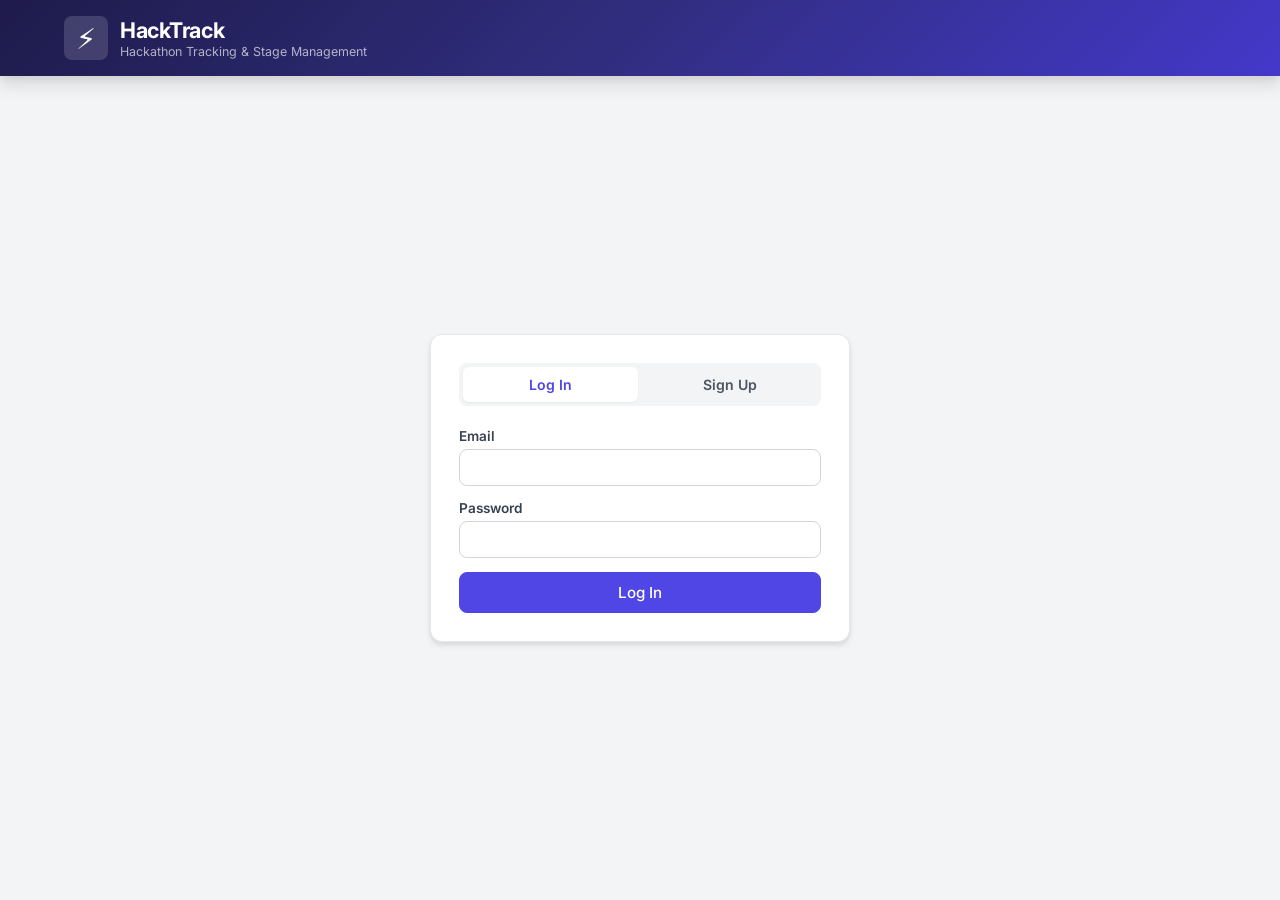
==== src/main/resources/static/login.html @ b2bda2a9 "Add user authentication and data isolation" ====
<!DOCTYPE html>
<html lang="en">
<head>
    <meta charset="UTF-8">
    <meta name="viewport" content="width=device-width, initial-scale=1.0">
    <title>HackTrack - Sign In</title>
    <link rel="stylesheet" href="css/style.css">
    <link rel="preconnect" href="https://fonts.googleapis.com">
    <link href="https://fonts.googleapis.com/css2?family=Inter:wght@400;500;600;700&display=swap" rel="stylesheet">
</head>
<body>
    <header>
        <div class="header-content">
            <div class="header-left">
                <div class="logo">&#9889;</div>
                <div>
                    <h1>HackTrack</h1>
                    <p class="header-subtitle">Hackathon Tracking &amp; Stage Management</p>
                </div>
            </div>
        </div>
    </header>

    <main class="auth-main">
        <div class="auth-card">
            <div class="auth-tabs">
                <button type="button" id="loginTab" class="auth-tab active" onclick="switchTab('login')">Log In</button>
                <button type="button" id="signupTab" class="auth-tab" onclick="switchTab('signup')">Sign Up</button>
            </div>

            <form id="loginForm" onsubmit="return submitLogin(event)">
                <label for="loginEmail">Email</label>
                <input type="email" id="loginEmail" autocomplete="email" required>

                <label for="loginPassword">Password</label>
                <input type="password" id="loginPassword" autocomplete="current-password" required>

                <button type="submit" class="btn btn-primary auth-submit">Log In</button>
            </form>

            <form id="signupForm" class="hidden" onsubmit="return submitSignup(event)">
                <label for="signupName">Name</label>
                <input type="text" id="signupName" autocomplete="name" required>

                <label for="signupEmail">Email</label>
                <input type="email" id="signupEmail" autocomplete="email" required>

                <label for="signupPassword">Password</label>
                <input type="password" id="signupPassword" autocomplete="new-password" minlength="6" required>
                <p class="auth-hint">At least 6 characters.</p>

                <button type="submit" class="btn btn-primary auth-submit">Create Account</button>
            </form>

            <div id="authMessage" class="auth-message hidden"></div>
        </div>
    </main>

    <script>
        function switchTab(tab) {
            const isLogin = tab === 'login';
            document.getElementById('loginTab').classList.toggle('active', isLogin);
            document.getElementById('signupTab').classList.toggle('active', !isLogin);
            document.getElementById('loginForm').classList.toggle('hidden', !isLogin);
            document.getElementById('signupForm').classList.toggle('hidden', isLogin);
            hideMessage();
        }

        async function postJson(path, payload) {
            const res = await fetch(path, {
                method: 'POST',
                headers: { 'Content-Type': 'application/json' },
                body: JSON.stringify(payload)
            });
            let data = null;
            try { data = await res.json(); } catch (e) { data = null; }
            if (!res.ok) {
                throw new Error((data && data.error) || 'Request failed. Please try again.');
            }
            return data;
        }

        async function submitLogin(event) {
            event.preventDefault();
            hideMessage();
            try {
                await postJson('/api/auth/login', {
                    email: document.getElementById('loginEmail').value.trim(),
                    password: document.getElementById('loginPassword').value
                });
                window.location.href = '/';
            } catch (e) {
                showMessage(e.message);
            }
            return false;
        }

        async function submitSignup(event) {
            event.preventDefault();
            hideMessage();
            try {
                await postJson('/api/auth/signup', {
                    name: document.getElementById('signupName').value.trim(),
                    email: document.getElementById('signupEmail').value.trim(),
                    password: document.getElementById('signupPassword').value
                });
                window.location.href = '/';
            } catch (e) {
                showMessage(e.message);
            }
            return false;
        }

        function showMessage(text) {
            const el = document.getElementById('authMessage');
            el.textContent = text;
            el.className = 'auth-message error';
        }

        function hideMessage() {
            const el = document.getElementById('authMessage');
            el.textContent = '';
            el.className = 'auth-message hidden';
        }

        // Already signed in? Go straight to the dashboard.
        fetch('/api/auth/me').then(function (res) {
            if (res.ok) window.location.href = '/';
        }).catch(function () {});
    </script>
</body>
</html>
---- src/main/resources/static/css/style.css ----
:root {
    --primary: #4f46e5;
    --primary-hover: #4338ca;
    --primary-light: #eef2ff;
    --danger: #dc2626;
    --danger-hover: #b91c1c;
    --danger-light: #fef2f2;
    --success: #16a34a;
    --success-light: #f0fdf4;
    --warning: #d97706;
    --warning-light: #fffbeb;
    --gray-50: #f9fafb;
    --gray-100: #f3f4f6;
    --gray-200: #e5e7eb;
    --gray-300: #d1d5db;
    --gray-400: #9ca3af;
    --gray-500: #6b7280;
    --gray-600: #4b5563;
    --gray-700: #374151;
    --gray-800: #1f2937;
    --gray-900: #111827;
    --radius: 8px;
    --radius-lg: 12px;
    --shadow-sm: 0 1px 2px rgba(0,0,0,0.05);
    --shadow: 0 1px 3px rgba(0,0,0,0.1), 0 1px 2px rgba(0,0,0,0.06);
    --shadow-md: 0 4px 6px rgba(0,0,0,0.07), 0 2px 4px rgba(0,0,0,0.06);
    --shadow-lg: 0 10px 15px rgba(0,0,0,0.1), 0 4px 6px rgba(0,0,0,0.05);
}

* { margin: 0; padding: 0; box-sizing: border-box; }

body {
    font-family: 'Inter', 'Segoe UI', system-ui, -apple-system, sans-serif;
    background: var(--gray-100);
    color: var(--gray-800);
    min-height: 100vh;
    display: flex;
    flex-direction: column;
}

/* ── Header ── */
header {
    background: linear-gradient(135deg, #1e1b4b 0%, #312e81 50%, #4338ca 100%);
    color: #fff;
    padding: 0;
    box-shadow: var(--shadow-lg);
    position: sticky;
    top: 0;
    z-index: 100;
}

.header-content {
    max-width: 1200px;
    margin: 0 auto;
    padding: 16px 24px;
    display: flex;
    justify-content: space-between;
    align-items: center;
}

.header-left {
    display: flex;
    align-items: center;
    gap: 12px;
}

.logo {
    font-size: 1.8em;
    width: 44px;
    height: 44px;
    background: rgba(255,255,255,0.15);
    border-radius: var(--radius);
    display: flex;
    align-items: center;
    justify-content: center;
}

.header-content h1 {
    font-size: 1.35em;
    font-weight: 700;
    letter-spacing: -0.02em;
}

.header-subtitle {
    font-size: 0.78em;
    color: rgba(255,255,255,0.65);
    margin-top: 1px;
}

.header-stats {
    font-size: 0.82em;
    color: rgba(255,255,255,0.7);
    background: rgba(255,255,255,0.1);
    padding: 6px 14px;
    border-radius: 20px;
}

/* ── Main ── */
main {
    max-width: 1200px;
    margin: 0 auto;
    padding: 24px;
    width: 100%;
    flex: 1;
}

/* ── Toolbar ── */
.toolbar {
    display: flex;
    gap: 12px;
    margin-bottom: 16px;
    align-items: center;
    flex-wrap: wrap;
}

.search-box {
    position: relative;
    flex: 1;
    min-width: 200px;
}

.search-icon {
    position: absolute;
    left: 12px;
    top: 50%;
    transform: translateY(-50%);
    font-size: 0.9em;
    color: var(--gray-400);
    pointer-events: none;
}

.search-box input {
    width: 100%;
    padding: 9px 14px 9px 36px;
    border: 1px solid var(--gray-300);
    border-radius: var(--radius);
    font-size: 0.88em;
    background: #fff;
    transition: border-color 0.15s, box-shadow 0.15s;
    font-family: inherit;
}

.search-box input:focus {
    outline: none;
    border-color: var(--primary);
    box-shadow: 0 0 0 3px rgba(79,70,229,0.15);
}

.toolbar-actions {
    display: flex;
    gap: 8px;
}

/* ── Buttons ── */
.btn {
    padding: 9px 18px;
    border: 1px solid var(--gray-300);
    border-radius: var(--radius);
    background: #fff;
    cursor: pointer;
    font-size: 0.85em;
    font-weight: 500;
    font-family: inherit;
    transition: all 0.15s;
    white-space: nowrap;
}

.btn:hover { background: var(--gray-50); }
.btn:active { transform: scale(0.98); }

.btn-primary {
    background: var(--primary);
    color: #fff;
    border-color: var(--primary);
}
.btn-primary:hover { background: var(--primary-hover); }

.btn-secondary {
    background: #fff;
    color: var(--gray-700);
}
.btn-secondary:hover { background: var(--gray-50); }

.btn-danger {
    background: var(--danger);
    color: #fff;
    border-color: var(--danger);
}
.btn-danger:hover { background: var(--danger-hover); }

.btn-sm { padding: 6px 14px; font-size: 0.82em; }

.btn-ghost {
    background: none;
    border: none;
    padding: 4px 8px;
    color: var(--gray-500);
}
.btn-ghost:hover { color: var(--gray-700); background: var(--gray-100); }

/* ── Card List ── */
.table-container {
    background: #fff;
    border-radius: var(--radius-lg);
    box-shadow: var(--shadow);
    overflow: hidden;
    border: 1px solid var(--gray-200);
}

.hackathon-card {
    display: flex;
    align-items: center;
    padding: 14px 20px;
    border-bottom: 1px solid var(--gray-100);
    cursor: pointer;
    transition: background 0.12s;
    gap: 14px;
}

.hackathon-card:last-child { border-bottom: none; }
.hackathon-card:hover { background: var(--gray-50); }

.hackathon-card.selected {
    background: var(--primary-light);
    box-shadow: inset 3px 0 0 var(--primary);
}

.star-btn {
    font-size: 1.15em;
    background: none;
    border: none;
    cursor: pointer;
    padding: 4px;
    color: var(--gray-300);
    transition: color 0.15s;
    line-height: 1;
}
.star-btn:hover { color: #f59e0b; }
.star-btn.active { color: #f59e0b; }

.hackathon-card .info { flex: 1; min-width: 0; }

.hackathon-card .info .name {
    font-weight: 600;
    font-size: 0.95em;
    color: var(--gray-800);
    overflow: hidden;
    text-overflow: ellipsis;
    white-space: nowrap;
}

.hackathon-card .info .url {
    font-size: 0.78em;
    color: var(--gray-400);
    margin-top: 2px;
    overflow: hidden;
    text-overflow: ellipsis;
    white-space: nowrap;
}

.hackathon-card .meta {
    text-align: right;
    min-width: 130px;
    flex-shrink: 0;
}

.hackathon-card .meta .stages-count {
    font-size: 0.8em;
    color: var(--gray-500);
    margin-bottom: 4px;
}

.status-badge {
    display: inline-block;
    padding: 3px 10px;
    border-radius: 20px;
    font-size: 0.75em;
    font-weight: 600;
    letter-spacing: 0.02em;
}

.status-ACTIVE { background: var(--success-light); color: var(--success); }
.status-ELIMINATED { background: var(--danger-light); color: var(--danger); }
.status-COMPLETED { background: #eff6ff; color: #2563eb; }
.status-NO_STAGES { background: var(--gray-100); color: var(--gray-500); }

/* ── Stage Panel ── */
.stage-panel {
    background: #fff;
    border-radius: var(--radius-lg);
    box-shadow: var(--shadow);
    margin-top: 16px;
    padding: 20px;
    border: 1px solid var(--gray-200);
    animation: slideIn 0.2s ease;
}

@keyframes slideIn {
    from { opacity: 0; transform: translateY(8px); }
    to { opacity: 1; transform: translateY(0); }
}

.stage-panel.hidden { display: none; }

.stage-panel-header {
    display: flex;
    justify-content: space-between;
    align-items: flex-start;
    margin-bottom: 16px;
    padding-bottom: 14px;
    border-bottom: 1px solid var(--gray-100);
}

.stage-panel-header h3 {
    font-size: 1.05em;
    color: var(--gray-800);
}

.stage-panel-hint {
    font-size: 0.8em;
    color: var(--gray-400);
    margin-top: 2px;
}

.stage-actions { display: flex; gap: 8px; }

.status-row {
    display: flex;
    gap: 16px;
    margin-bottom: 16px;
    flex-wrap: wrap;
}

.overall-status {
    font-weight: 600;
    font-size: 0.9em;
    display: flex;
    align-items: center;
    gap: 8px;
}

.next-stage {
    background: var(--primary-light);
    border: 1px solid #c7d2fe;
    border-radius: var(--radius);
    padding: 10px 14px;
    font-size: 0.85em;
    color: var(--gray-700);
    flex: 1;
}
.next-stage:empty { display: none; }

/* ── Stage Cards ── */
.stage-list { display: flex; flex-direction: column; gap: 8px; }

.stage-card {
    display: flex;
    align-items: center;
    padding: 12px 16px;
    background: var(--gray-50);
    border-radius: var(--radius);
    border-left: 4px solid var(--primary);
    gap: 12px;
    transition: background 0.12s;
}

.stage-card:hover { background: var(--gray-100); }

.stage-card .stage-order {
    font-weight: 700;
    color: var(--primary);
    font-size: 0.85em;
    min-width: 28px;
}

.stage-card .stage-info { flex: 1; }

.stage-card .stage-info .stage-name {
    font-weight: 600;
    font-size: 0.9em;
}

.stage-card .stage-info .stage-deadline {
    font-size: 0.78em;
    color: var(--gray-500);
    margin-top: 2px;
}

.stage-card .stage-status {
    padding: 3px 12px;
    border-radius: 20px;
    font-size: 0.75em;
    font-weight: 600;
    min-width: 90px;
    text-align: center;
    letter-spacing: 0.02em;
}

.stage-card .stage-actions-btns { display: flex; gap: 4px; }

.stage-card .stage-actions-btns button {
    padding: 5px 12px;
    border: 1px solid var(--gray-200);
    border-radius: 6px;
    background: #fff;
    cursor: pointer;
    font-size: 0.78em;
    font-family: inherit;
    font-weight: 500;
    color: var(--gray-600);
    transition: all 0.12s;
}

.stage-card .stage-actions-btns button:hover {
    background: var(--gray-50);
    border-color: var(--gray-300);
}

.stage-card .stage-actions-btns button.danger {
    color: var(--danger);
    border-color: #fecaca;
}
.stage-card .stage-actions-btns button.danger:hover {
    background: var(--danger-light);
}

.stage-UPCOMING { border-left-color: var(--primary); }
.stage-SUBMITTED { border-left-color: #f59e0b; }
.stage-QUALIFIED { border-left-color: var(--success); }
.stage-ELIMINATED { border-left-color: var(--danger); }
.stage-COMPLETED { border-left-color: #2563eb; }
.stage-NOT_APPLICABLE { border-left-color: var(--gray-300); }

.status-UPCOMING { background: var(--primary-light); color: var(--primary); }
.status-SUBMITTED { background: var(--warning-light); color: var(--warning); }
.status-QUALIFIED { background: var(--success-light); color: var(--success); }
.status-ELIMINATED { background: var(--danger-light); color: var(--danger); }
.status-COMPLETED { background: #eff6ff; color: #2563eb; }
.status-NOT_APPLICABLE { background: var(--gray-100); color: var(--gray-500); }

.status-OVERDUE { background: #fef3c7; color: #92400e; }
.stage-OVERDUE { border-left-color: #d97706; }

/* ── History ── */
.section-header {
    margin-bottom: 12px;
}
.section-header h3 {
    font-size: 1em;
    color: var(--gray-700);
}

.history-card {
    display: flex;
    align-items: center;
    padding: 12px 20px;
    border-bottom: 1px solid var(--gray-100);
    gap: 14px;
}
.history-card:last-child { border-bottom: none; }

.history-card .hist-info { flex: 1; }
.history-card .hist-info .hist-name { font-weight: 600; font-size: 0.9em; }
.history-card .hist-info .hist-date {
    font-size: 0.78em;
    color: var(--gray-400);
    margin-top: 2px;
}

/* ── Modal ── */
.modal {
    position: fixed;
    top: 0; left: 0; right: 0; bottom: 0;
    background: rgba(0,0,0,0.45);
    display: flex;
    align-items: center;
    justify-content: center;
    z-index: 1000;
    backdrop-filter: blur(2px);
}
.modal.hidden { display: none; }

.modal-content {
    background: #fff;
    border-radius: var(--radius-lg);
    width: 440px;
    max-width: 92vw;
    box-shadow: var(--shadow-lg);
    animation: modalIn 0.15s ease;
}

@keyframes modalIn {
    from { opacity: 0; transform: scale(0.96) translateY(8px); }
    to { opacity: 1; transform: scale(1) translateY(0); }
}

.modal-header {
    display: flex;
    justify-content: space-between;
    align-items: center;
    padding: 18px 22px;
    border-bottom: 1px solid var(--gray-100);
}
.modal-header h3 { font-size: 1.05em; }

.close-btn {
    background: none;
    border: none;
    font-size: 1.5em;
    cursor: pointer;
    color: var(--gray-400);
    width: 32px;
    height: 32px;
    display: flex;
    align-items: center;
    justify-content: center;
    border-radius: 6px;
    transition: all 0.12s;
}
.close-btn:hover { background: var(--gray-100); color: var(--gray-600); }

.modal-body { padding: 22px; }

.modal-body label {
    display: block;
    margin-bottom: 5px;
    font-weight: 600;
    font-size: 0.85em;
    color: var(--gray-700);
}

.modal-body input[type="text"],
.modal-body input[type="url"],
.modal-body input[type="date"],
.modal-body select {
    width: 100%;
    padding: 9px 12px;
    border: 1px solid var(--gray-300);
    border-radius: var(--radius);
    font-size: 0.88em;
    font-family: inherit;
    margin-bottom: 16px;
    transition: border-color 0.15s, box-shadow 0.15s;
}

.modal-body input:focus,
.modal-body select:focus {
    outline: none;
    border-color: var(--primary);
    box-shadow: 0 0 0 3px rgba(79,70,229,0.12);
}

.modal-body .form-actions {
    display: flex;
    justify-content: flex-end;
    gap: 8px;
    margin-top: 6px;
    padding-top: 16px;
    border-top: 1px solid var(--gray-100);
}

/* ── Empty / Loading ── */
.empty-state {
    text-align: center;
    padding: 48px 24px;
    color: var(--gray-400);
    font-size: 0.9em;
}
.empty-state .empty-icon { font-size: 2em; margin-bottom: 8px; }

.loading {
    text-align: center;
    padding: 48px 24px;
    color: var(--gray-400);
    font-size: 0.9em;
}

.tab-section { margin-bottom: 24px; }
.hidden { display: none !important; }

/* ── Gmail Panel ── */
.gmail-panel {
    background: #fff;
    border-radius: var(--radius-lg);
    box-shadow: var(--shadow);
    padding: 20px;
    border: 1px solid var(--gray-200);
}

.gmail-status-row {
    display: flex;
    justify-content: space-between;
    align-items: center;
    margin-bottom: 14px;
    padding-bottom: 14px;
    border-bottom: 1px solid var(--gray-100);
}

.gmail-status-label {
    display: flex;
    align-items: center;
    gap: 10px;
    font-size: 0.9em;
    font-weight: 500;
}

.gmail-indicator {
    width: 10px;
    height: 10px;
    border-radius: 50%;
    background: var(--gray-300);
    display: inline-block;
}

.gmail-indicator.connected {
    background: var(--success);
    box-shadow: 0 0 6px rgba(22,163,74,0.4);
}

.gmail-indicator.disconnected {
    background: var(--gray-300);
}

.gmail-actions {
    display: flex;
    gap: 8px;
}

.gmail-recipient-row {
    margin-bottom: 14px;
}

.gmail-recipient-row label {
    display: block;
    font-weight: 600;
    font-size: 0.85em;
    color: var(--gray-700);
    margin-bottom: 6px;
}

.gmail-recipient-input {
    display: flex;
    gap: 8px;
}

.gmail-recipient-input input {
    flex: 1;
    padding: 8px 12px;
    border: 1px solid var(--gray-300);
    border-radius: var(--radius);
    font-size: 0.88em;
    font-family: inherit;
}

.gmail-recipient-input input:focus {
    outline: none;
    border-color: var(--primary);
    box-shadow: 0 0 0 3px rgba(79,70,229,0.12);
}

.gmail-test-row {
    display: flex;
    align-items: center;
    gap: 14px;
    margin-bottom: 8px;
}

.gmail-last-reminder {
    font-size: 0.82em;
    color: var(--gray-500);
    font-style: italic;
}

.gmail-message {
    margin-top: 10px;
    padding: 10px 14px;
    border-radius: var(--radius);
    font-size: 0.85em;
}

.gmail-message.success,
.ai-message.success {
    background: var(--success-light);
    color: var(--success);
    border: 1px solid #bbf7d0;
}

.gmail-message.error,
.ai-message.error {
    background: var(--danger-light);
    color: var(--danger);
    border: 1px solid #fecaca;
}

.gmail-message.info,
.ai-message.info {
    background: var(--primary-light);
    color: var(--primary);
    border: 1px solid #c7d2fe;
}

.ai-message {
    margin-top: 12px;
    padding: 10px 14px;
    border-radius: var(--radius);
    font-size: 0.85em;
}

/* ── AI Schedule Extraction ── */
.modal-content.modal-wide { width: 780px; }

.ai-subtitle {
    font-size: 0.82em;
    color: var(--gray-500);
    margin-bottom: 14px;
}

.ai-results h4 {
    font-size: 0.95em;
    color: var(--gray-800);
    margin-bottom: 4px;
}

.ai-source {
    font-size: 0.78em;
    color: var(--gray-400);
    word-break: break-all;
    margin-bottom: 12px;
}

.ai-table {
    width: 100%;
    border-collapse: collapse;
    font-size: 0.82em;
    margin-bottom: 14px;
}

.ai-table th,
.ai-table td {
    padding: 8px 10px;
    border-bottom: 1px solid var(--gray-100);
    text-align: left;
    vertical-align: top;
}

.ai-table th {
    background: var(--gray-50);
    color: var(--gray-600);
    font-weight: 600;
    white-space: nowrap;
}

.ai-table tr.ai-row-skipped td {
    color: var(--gray-400);
    background: var(--gray-50);
}

.ai-table td.ai-date {
    white-space: nowrap;
    font-weight: 600;
    color: var(--gray-700);
}

.ai-table td.ai-desc {
    color: var(--gray-500);
    font-weight: 400;
}

.ai-table td.ai-check-cell { width: 30px; }
.ai-table input[type="checkbox"] { width: auto; margin: 0; }

.ai-tag {
    display: inline-block;
    padding: 2px 9px;
    border-radius: 20px;
    font-size: 0.85em;
    font-weight: 600;
    white-space: nowrap;
}

.ai-tag-new { background: var(--primary-light); color: var(--primary); }
.ai-tag-change { background: var(--warning-light); color: var(--warning); }
.ai-tag-same { background: var(--success-light); color: var(--success); }
.ai-tag-skip { background: var(--gray-100); color: var(--gray-500); }

.ai-change-note {
    display: block;
    font-size: 0.88em;
    color: var(--gray-500);
    margin-top: 3px;
}

.ai-check {
    display: flex;
    align-items: center;
    gap: 8px;
    font-size: 0.83em;
    font-weight: 500;
    color: var(--gray-700);
    margin-bottom: 8px;
}

.ai-check input[type="checkbox"] { width: auto; margin: 0; }

.ai-summary {
    font-size: 0.82em;
    color: var(--gray-500);
    margin-top: 6px;
}

.ai-outcomes {
    list-style: none;
    font-size: 0.82em;
    color: var(--gray-600);
    margin-bottom: 12px;
    max-height: 220px;
    overflow-y: auto;
}

.ai-outcomes li {
    padding: 6px 0;
    border-bottom: 1px solid var(--gray-100);
}

.ai-notes {
    font-size: 0.78em;
    color: var(--gray-400);
    margin-bottom: 10px;
}

.btn[disabled] {
    opacity: 0.6;
    cursor: not-allowed;
}

/* ── Footer ── */
footer {
    text-align: center;
    padding: 20px 24px;
    color: var(--gray-400);
    font-size: 0.78em;
    border-top: 1px solid var(--gray-200);
    background: #fff;
    margin-top: auto;
}

/* ── Responsive ── */
@media (max-width: 768px) {
    .header-content { flex-direction: column; gap: 10px; align-items: flex-start; }
    .header-stats { align-self: flex-start; }
    main { padding: 16px; }
    .toolbar { flex-direction: column; }
    .search-box { min-width: 0; }
    .toolbar-actions { width: 100%; }
    .toolbar-actions .btn { flex: 1; }
    .hackathon-card { flex-wrap: wrap; padding: 12px 16px; }
    .hackathon-card .meta { min-width: 0; text-align: left; }
    .stage-panel-header { flex-direction: column; gap: 12px; }
    .status-row { flex-direction: column; }
    .stage-card { flex-wrap: wrap; }
    .stage-card .stage-actions-btns { width: 100%; justify-content: flex-end; }
    .ai-table th, .ai-table td { padding: 6px; font-size: 0.78em; }
}

@media (max-width: 480px) {
    .header-content h1 { font-size: 1.15em; }
    .header-subtitle { display: none; }
    .hackathon-card .meta { display: none; }
}

/* ── Header user box ── */
.header-right {
    display: flex;
    align-items: center;
    gap: 12px;
}

.user-box {
    display: flex;
    align-items: center;
    gap: 10px;
    background: rgba(255,255,255,0.1);
    padding: 5px 8px 5px 14px;
    border-radius: 20px;
}

.user-chip {
    font-size: 0.78em;
    color: rgba(255,255,255,0.85);
    max-width: 220px;
    overflow: hidden;
    text-overflow: ellipsis;
    white-space: nowrap;
}

.user-box .btn-ghost {
    color: rgba(255,255,255,0.9);
    background: rgba(255,255,255,0.12);
}

.user-box .btn-ghost:hover {
    background: rgba(255,255,255,0.22);
    color: #fff;
}

/* ── Login / Sign up ── */
.auth-main {
    display: flex;
    align-items: center;
    justify-content: center;
    padding: 48px 16px;
}

.auth-card {
    background: #fff;
    border: 1px solid var(--gray-200);
    border-radius: var(--radius-lg);
    box-shadow: var(--shadow-md);
    width: 100%;
    max-width: 420px;
    padding: 28px;
}

.auth-tabs {
    display: flex;
    gap: 4px;
    background: var(--gray-100);
    padding: 4px;
    border-radius: var(--radius);
    margin-bottom: 22px;
}

.auth-tab {
    flex: 1;
    border: none;
    background: transparent;
    padding: 9px 10px;
    font-size: 0.88em;
    font-weight: 600;
    font-family: inherit;
    color: var(--gray-600);
    border-radius: 6px;
    cursor: pointer;
    transition: background 0.15s, color 0.15s;
}

.auth-tab.active {
    background: #fff;
    color: var(--primary);
    box-shadow: var(--shadow-sm);
}

.auth-card label {
    display: block;
    margin-bottom: 5px;
    font-weight: 600;
    font-size: 0.85em;
    color: var(--gray-700);
}

.auth-card input {
    width: 100%;
    padding: 9px 12px;
    border: 1px solid var(--gray-300);
    border-radius: var(--radius);
    font-size: 0.9em;
    font-family: inherit;
    margin-bottom: 14px;
    transition: border-color 0.15s, box-shadow 0.15s;
}

.auth-card input:focus {
    outline: none;
    border-color: var(--primary);
    box-shadow: 0 0 0 3px rgba(79,70,229,0.12);
}

.auth-hint {
    font-size: 0.76em;
    color: var(--gray-500);
    margin: -8px 0 14px;
}

.auth-submit {
    width: 100%;
    padding: 10px;
    font-size: 0.95em;
}

.auth-message {
    margin-top: 14px;
    padding: 10px 12px;
    border-radius: var(--radius);
    font-size: 0.85em;
    line-height: 1.4;
}

.auth-message.error {
    background: var(--danger-light);
    color: var(--danger);
}
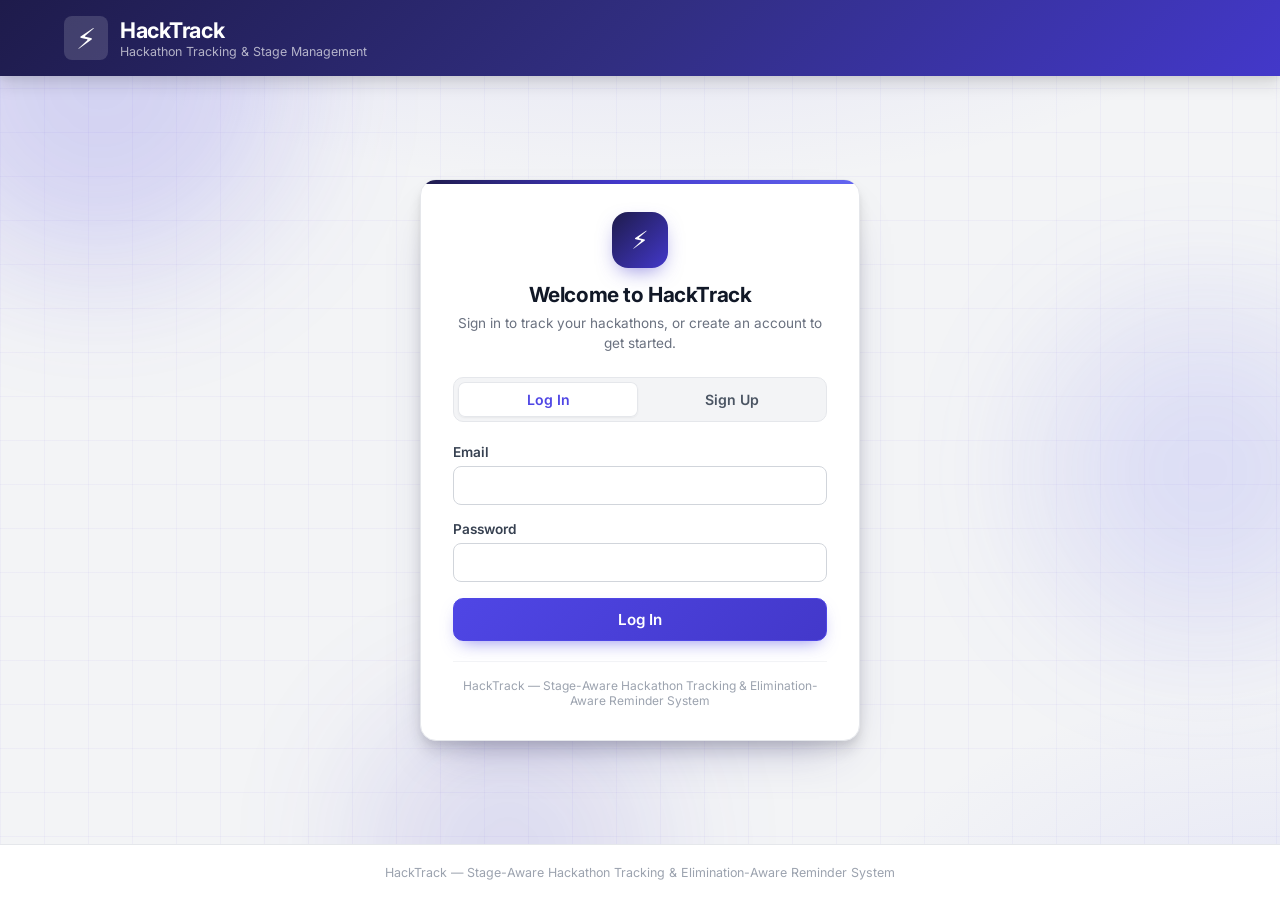
==== commit c9ad4514: "Improve authentication page UI" ====
--- a/src/main/resources/static/login.html
+++ b/src/main/resources/static/login.html
@@ -5,10 +5,17 @@
     <meta name="viewport" content="width=device-width, initial-scale=1.0">
     <title>HackTrack - Sign In</title>
     <link rel="stylesheet" href="css/style.css">
+    <link rel="stylesheet" href="css/login.css">
     <link rel="preconnect" href="https://fonts.googleapis.com">
     <link href="https://fonts.googleapis.com/css2?family=Inter:wght@400;500;600;700&display=swap" rel="stylesheet">
 </head>
-<body>
+<body class="auth-page">
+    <div class="auth-bg" aria-hidden="true">
+        <span class="auth-orb orb-1"></span>
+        <span class="auth-orb orb-2"></span>
+        <span class="auth-orb orb-3"></span>
+    </div>
+
     <header>
         <div class="header-content">
             <div class="header-left">
@@ -22,7 +29,13 @@
     </header>
 
     <main class="auth-main">
-        <div class="auth-card">
+        <section class="auth-card">
+            <div class="auth-brand">
+                <div class="auth-brand-logo">&#9889;</div>
+                <h2 class="auth-title">Welcome to HackTrack</h2>
+                <p class="auth-subtitle">Sign in to track your hackathons, or create an account to get started.</p>
+            </div>
+
             <div class="auth-tabs">
                 <button type="button" id="loginTab" class="auth-tab active" onclick="switchTab('login')">Log In</button>
                 <button type="button" id="signupTab" class="auth-tab" onclick="switchTab('signup')">Sign Up</button>
@@ -53,8 +66,14 @@
             </form>
 
             <div id="authMessage" class="auth-message hidden"></div>
-        </div>
+
+            <p class="auth-footnote">HackTrack &mdash; Stage-Aware Hackathon Tracking &amp; Elimination-Aware Reminder System</p>
+        </section>
     </main>
+
+    <footer>
+        <p>HackTrack &mdash; Stage-Aware Hackathon Tracking &amp; Elimination-Aware Reminder System</p>
+    </footer>
 
     <script>
         function switchTab(tab) {
--- a/src/main/resources/static/css/login.css
+++ b/src/main/resources/static/css/login.css
@@ -0,0 +1,275 @@
+/* ── Login / Sign Up page visuals ───────────────────────────────────────────
+   Loaded only by login.html so the dashboard (index.html) is unaffected.
+   Reuses the design tokens from css/style.css. */
+
+.auth-page {
+    background:
+        linear-gradient(rgba(79, 70, 229, 0.045) 1px, transparent 1px),
+        linear-gradient(90deg, rgba(79, 70, 229, 0.045) 1px, transparent 1px),
+        radial-gradient(1100px 480px at 50% -12%, rgba(79, 70, 229, 0.12), transparent 62%),
+        radial-gradient(760px 420px at 102% 104%, rgba(99, 102, 241, 0.10), transparent 60%),
+        var(--gray-100);
+    background-size: 44px 44px, 44px 44px, auto, auto, auto;
+    background-attachment: fixed;
+}
+
+/* Soft floating glow orbs (decorative only) */
+.auth-bg {
+    position: fixed;
+    inset: 0;
+    z-index: -1;
+    overflow: hidden;
+    pointer-events: none;
+}
+
+.auth-orb {
+    position: absolute;
+    border-radius: 50%;
+    filter: blur(72px);
+    opacity: 0.55;
+}
+
+.orb-1 {
+    width: 380px;
+    height: 380px;
+    top: -110px;
+    left: -90px;
+    background: rgba(79, 70, 229, 0.35);
+    animation: orbFloat 18s ease-in-out infinite;
+}
+
+.orb-2 {
+    width: 330px;
+    height: 330px;
+    top: 34%;
+    right: -90px;
+    background: rgba(99, 102, 241, 0.28);
+    animation: orbFloat 24s ease-in-out infinite reverse;
+}
+
+.orb-3 {
+    width: 300px;
+    height: 300px;
+    bottom: -100px;
+    left: 28%;
+    background: rgba(67, 56, 202, 0.24);
+    animation: orbFloat 30s ease-in-out infinite;
+}
+
+@keyframes orbFloat {
+    0%, 100% { transform: translate3d(0, 0, 0); }
+    50% { transform: translate3d(26px, -32px, 0); }
+}
+
+@media (prefers-reduced-motion: reduce) {
+    .auth-orb { animation: none !important; }
+}
+
+/* ── Centered auth card ── */
+.auth-main {
+    flex: 1;
+    display: flex;
+    align-items: center;
+    justify-content: center;
+    padding: 52px 16px;
+    position: relative;
+    z-index: 1;
+}
+
+.auth-card {
+    position: relative;
+    overflow: hidden;
+    background: #fff;
+    border: 1px solid var(--gray-200);
+    border-radius: 16px;
+    box-shadow: var(--shadow-lg), 0 24px 48px -24px rgba(49, 46, 129, 0.35);
+    width: 100%;
+    max-width: 440px;
+    padding: 32px;
+}
+
+.auth-card::before {
+    content: "";
+    position: absolute;
+    top: 0;
+    left: 0;
+    right: 0;
+    height: 4px;
+    background: linear-gradient(90deg, #1e1b4b 0%, #4338ca 45%, #6366f1 100%);
+}
+
+/* ── Brand block ── */
+.auth-brand {
+    text-align: center;
+    margin-bottom: 24px;
+}
+
+.auth-brand-logo {
+    width: 56px;
+    height: 56px;
+    margin: 0 auto 14px;
+    display: flex;
+    align-items: center;
+    justify-content: center;
+    font-size: 1.55em;
+    color: #fff;
+    border-radius: 16px;
+    background: linear-gradient(135deg, #1e1b4b 0%, #4338ca 100%);
+    box-shadow: 0 8px 20px -6px rgba(67, 56, 202, 0.55);
+}
+
+.auth-title {
+    font-size: 1.3em;
+    font-weight: 700;
+    letter-spacing: -0.02em;
+    color: var(--gray-900);
+}
+
+.auth-subtitle {
+    font-size: 0.85em;
+    color: var(--gray-500);
+    margin-top: 6px;
+    line-height: 1.5;
+}
+
+/* ── Tabs ── */
+.auth-tabs {
+    display: flex;
+    gap: 4px;
+    background: var(--gray-100);
+    border: 1px solid var(--gray-200);
+    padding: 4px;
+    border-radius: 10px;
+    margin-bottom: 22px;
+}
+
+.auth-tab {
+    flex: 1;
+    border: none;
+    background: transparent;
+    padding: 9px 10px;
+    font-size: 0.88em;
+    font-weight: 600;
+    font-family: inherit;
+    color: var(--gray-600);
+    border-radius: 7px;
+    cursor: pointer;
+    transition: background 0.15s, color 0.15s, box-shadow 0.15s;
+}
+
+.auth-tab:hover { color: var(--gray-800); }
+
+.auth-tab.active {
+    background: #fff;
+    color: var(--primary);
+    box-shadow: var(--shadow-sm), inset 0 0 0 1px var(--gray-200);
+}
+
+/* ── Fields ── */
+.auth-card label {
+    display: block;
+    margin-bottom: 6px;
+    font-weight: 600;
+    font-size: 0.85em;
+    color: var(--gray-700);
+}
+
+.auth-card input {
+    width: 100%;
+    padding: 10px 12px;
+    border: 1px solid var(--gray-300);
+    border-radius: var(--radius);
+    font-size: 0.9em;
+    font-family: inherit;
+    color: var(--gray-800);
+    background: #fff;
+    margin-bottom: 16px;
+    transition: border-color 0.15s, box-shadow 0.15s;
+}
+
+.auth-card input::placeholder { color: var(--gray-400); }
+
+.auth-card input:hover { border-color: var(--gray-400); }
+
+.auth-card input:focus {
+    outline: none;
+    border-color: var(--primary);
+    box-shadow: 0 0 0 3px rgba(79, 70, 229, 0.15);
+}
+
+.auth-hint {
+    font-size: 0.76em;
+    color: var(--gray-500);
+    margin: -8px 0 16px;
+}
+
+/* ── Submit ── */
+.auth-submit {
+    width: 100%;
+    padding: 11px;
+    font-size: 0.95em;
+    font-weight: 600;
+    border-radius: 10px;
+    border: 1px solid var(--primary);
+    background: linear-gradient(135deg, var(--primary) 0%, var(--primary-hover) 100%);
+    color: #fff;
+    box-shadow: 0 8px 18px -8px rgba(79, 70, 229, 0.65);
+}
+
+.auth-submit:hover {
+    background: linear-gradient(135deg, var(--primary-hover) 0%, #3730a3 100%);
+    border-color: var(--primary-hover);
+}
+
+/* ── Messages ── */
+.auth-message {
+    display: flex;
+    align-items: flex-start;
+    gap: 8px;
+    margin-top: 16px;
+    padding: 11px 13px;
+    border-radius: var(--radius);
+    font-size: 0.85em;
+    line-height: 1.45;
+    font-weight: 500;
+    animation: messageIn 0.18s ease;
+}
+
+@keyframes messageIn {
+    from { opacity: 0; transform: translateY(-4px); }
+    to { opacity: 1; transform: translateY(0); }
+}
+
+.auth-message.error {
+    background: var(--danger-light);
+    color: var(--danger);
+    border: 1px solid #fecaca;
+}
+
+.auth-message.error::before { content: "\26A0\FE0E"; }
+
+.auth-message.success {
+    background: var(--success-light);
+    color: var(--success);
+    border: 1px solid #bbf7d0;
+}
+
+.auth-message.success::before { content: "\2713\FE0E"; }
+
+/* ── Card footnote ── */
+.auth-footnote {
+    margin-top: 20px;
+    padding-top: 16px;
+    border-top: 1px solid var(--gray-100);
+    text-align: center;
+    font-size: 0.75em;
+    color: var(--gray-400);
+}
+
+/* ── Responsive ── */
+@media (max-width: 480px) {
+    .auth-main { padding: 28px 14px; }
+    .auth-card { padding: 26px 18px; border-radius: 14px; }
+    .auth-title { font-size: 1.15em; }
+    .auth-brand-logo { width: 50px; height: 50px; font-size: 1.4em; }
+}
